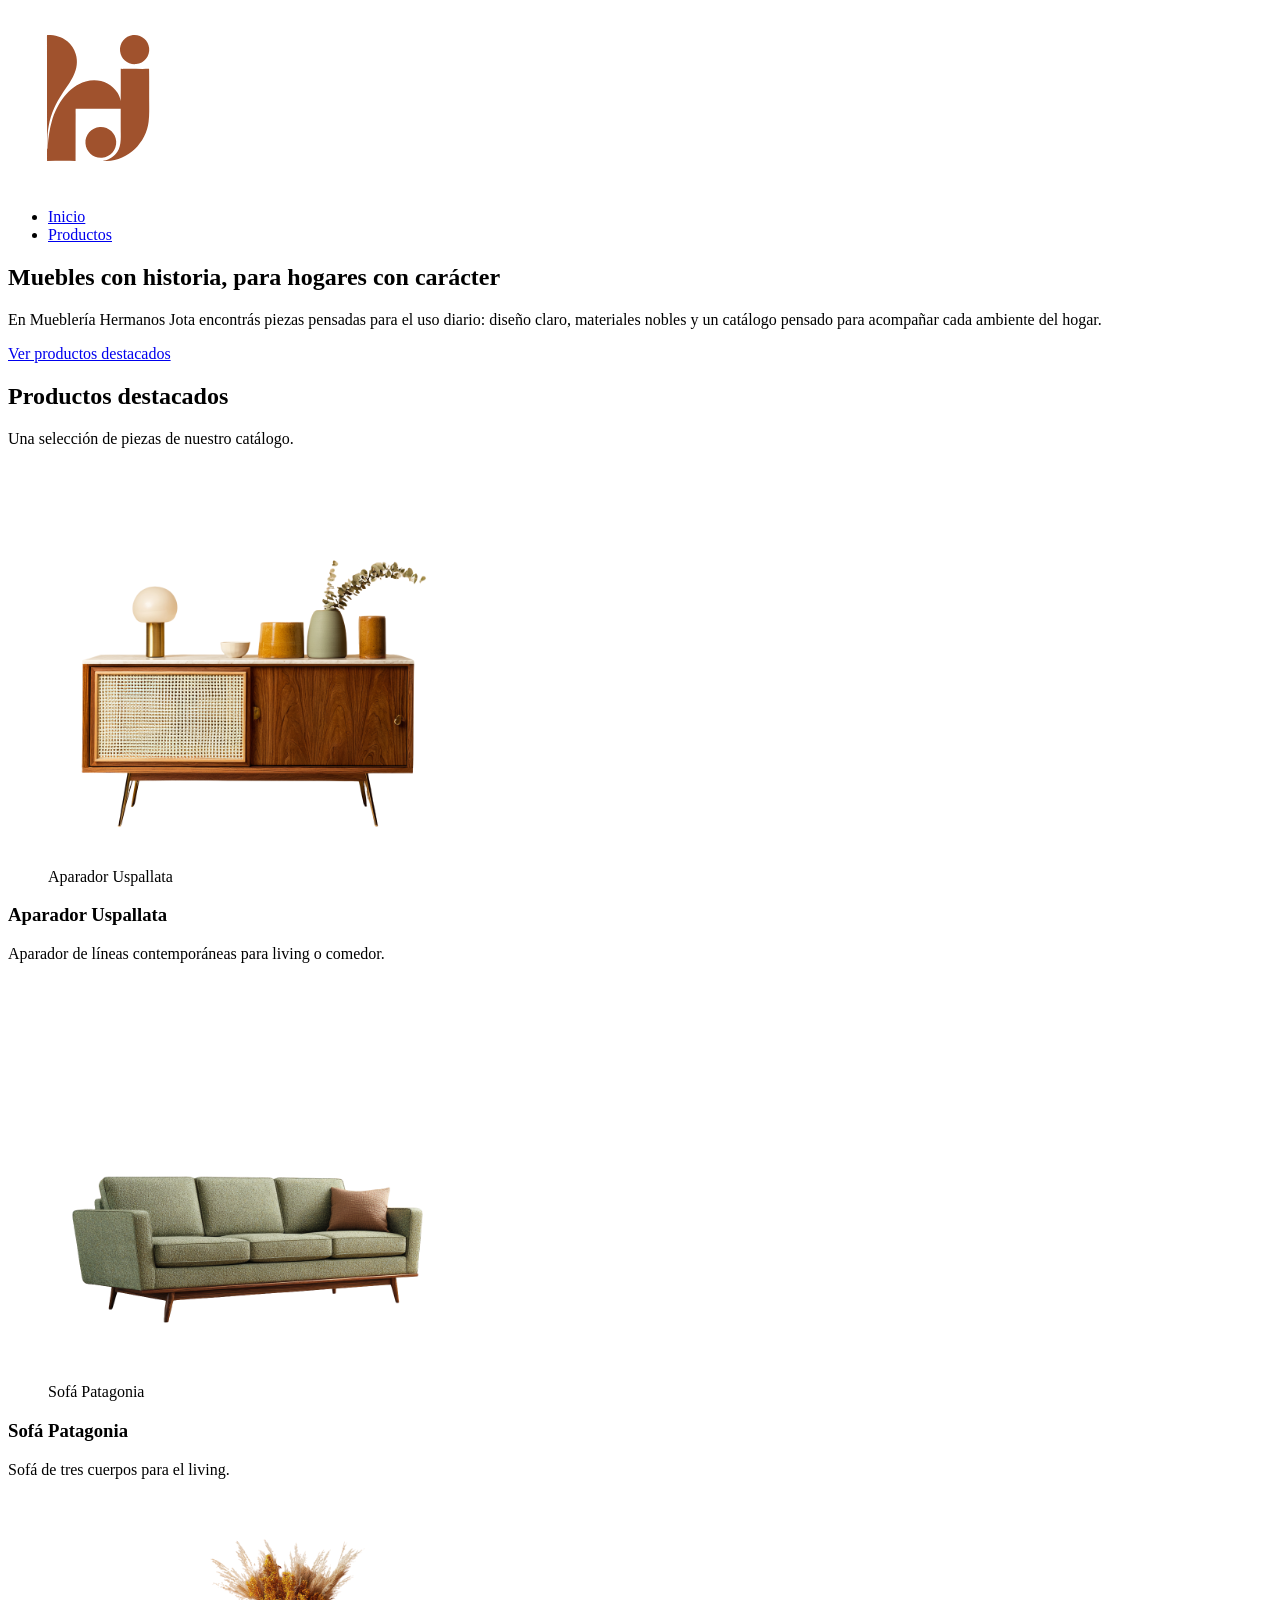
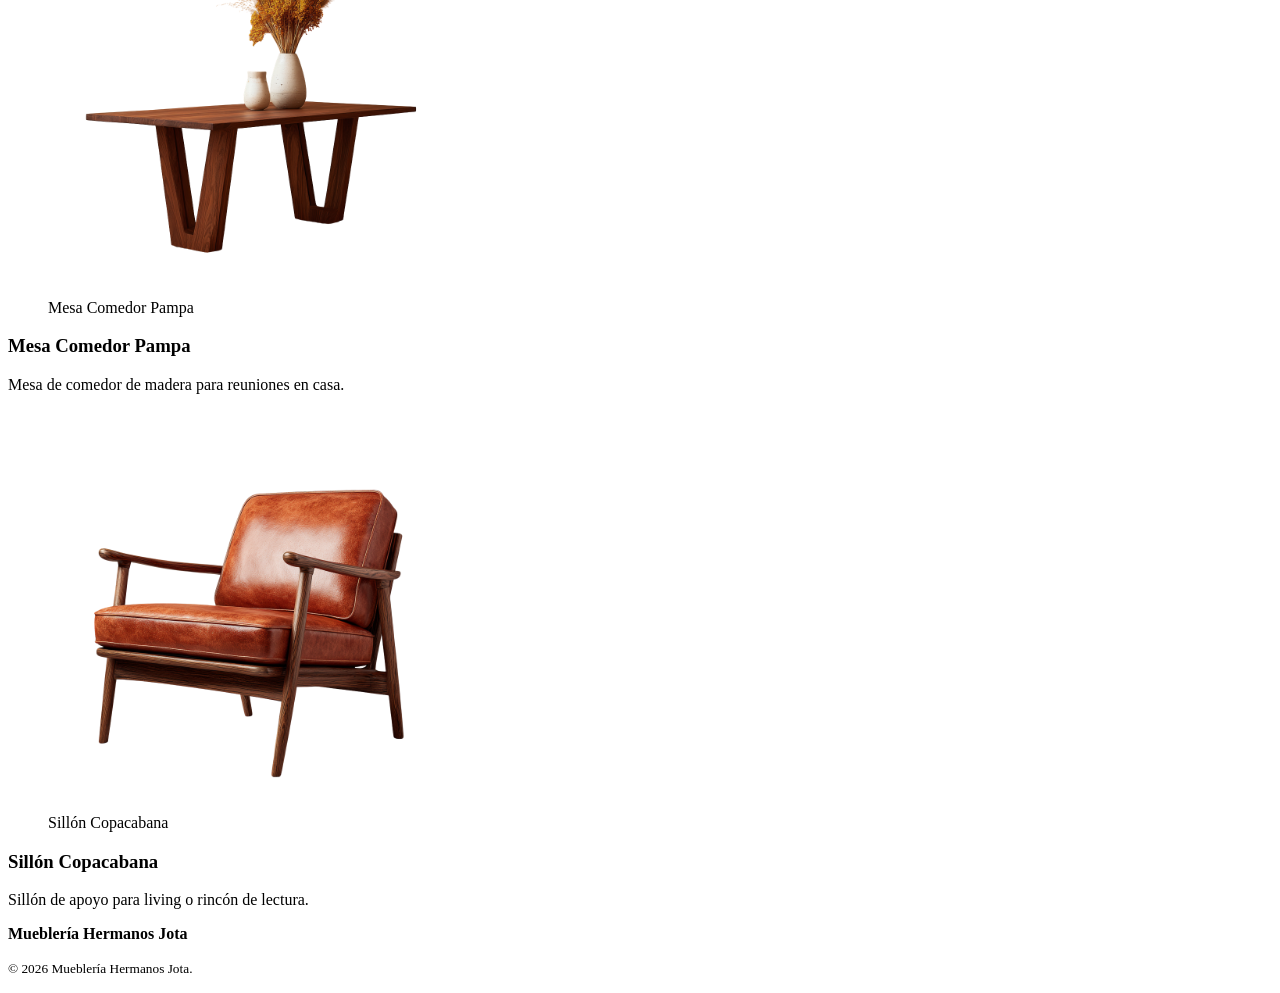
==== index.html @ 6c55437f "feat: add initial homepage structure" ====
<!DOCTYPE html>
<html lang="es">
  <head>
    <meta charset="UTF-8">
    <meta name="viewport" content="width=device-width, initial-scale=1.0">
    <meta name="description" content="Mueblería Hermanos Jota: muebles de diseño para el hogar.">
    <title>Mueblería Hermanos Jota</title>
  </head>
  <body>
    <header>
      <a href="#inicio">
        <img src="imagenes/logo.svg" alt="Mueblería Hermanos Jota" width="180" height="180">
      </a>

      <nav aria-label="Navegación principal">
        <ul>
          <li><a href="#inicio">Inicio</a></li>
          <li><a href="#productos">Productos</a></li>
        </ul>
      </nav>
    </header>

    <main>
      <section id="inicio" aria-labelledby="titulo-hero">
        <h1 id="titulo-hero">Muebles con historia, para hogares con carácter</h1>
        <p>
          En Mueblería Hermanos Jota encontrás piezas pensadas para el uso diario:
          diseño claro, materiales nobles y un catálogo pensado para acompañar
          cada ambiente del hogar.
        </p>
        <p>
          <a href="#productos">Ver productos destacados</a>
        </p>
      </section>

      <section id="productos" aria-labelledby="titulo-productos">
        <h2 id="titulo-productos">Productos destacados</h2>
        <p>Una selección de piezas de nuestro catálogo.</p>

        <article>
          <figure>
            <img
              src="imagenes/Aparador Uspallata.png"
              alt="Aparador Uspallata"
              width="400"
              height="400"
            >
            <figcaption>Aparador Uspallata</figcaption>
          </figure>
          <h3>Aparador Uspallata</h3>
          <p>Aparador de líneas contemporáneas para living o comedor.</p>
        </article>

        <article>
          <figure>
            <img
              src="imagenes/Sofá Patagonia.png"
              alt="Sofá Patagonia"
              width="400"
              height="400"
            >
            <figcaption>Sofá Patagonia</figcaption>
          </figure>
          <h3>Sofá Patagonia</h3>
          <p>Sofá de tres cuerpos para el living.</p>
        </article>

        <article>
          <figure>
            <img
              src="imagenes/Mesa Comedor Pampa.png"
              alt="Mesa Comedor Pampa"
              width="400"
              height="400"
            >
            <figcaption>Mesa Comedor Pampa</figcaption>
          </figure>
          <h3>Mesa Comedor Pampa</h3>
          <p>Mesa de comedor de madera para reuniones en casa.</p>
        </article>

        <article>
          <figure>
            <img
              src="imagenes/Sillón Copacabana.png"
              alt="Sillón Copacabana"
              width="400"
              height="400"
            >
            <figcaption>Sillón Copacabana</figcaption>
          </figure>
          <h3>Sillón Copacabana</h3>
          <p>Sillón de apoyo para living o rincón de lectura.</p>
        </article>
      </section>
    </main>

    <footer>
      <p><strong>Mueblería Hermanos Jota</strong></p>
      <p>
        <small>&copy; 2026 Mueblería Hermanos Jota.</small>
      </p>
    </footer>
  </body>
</html>
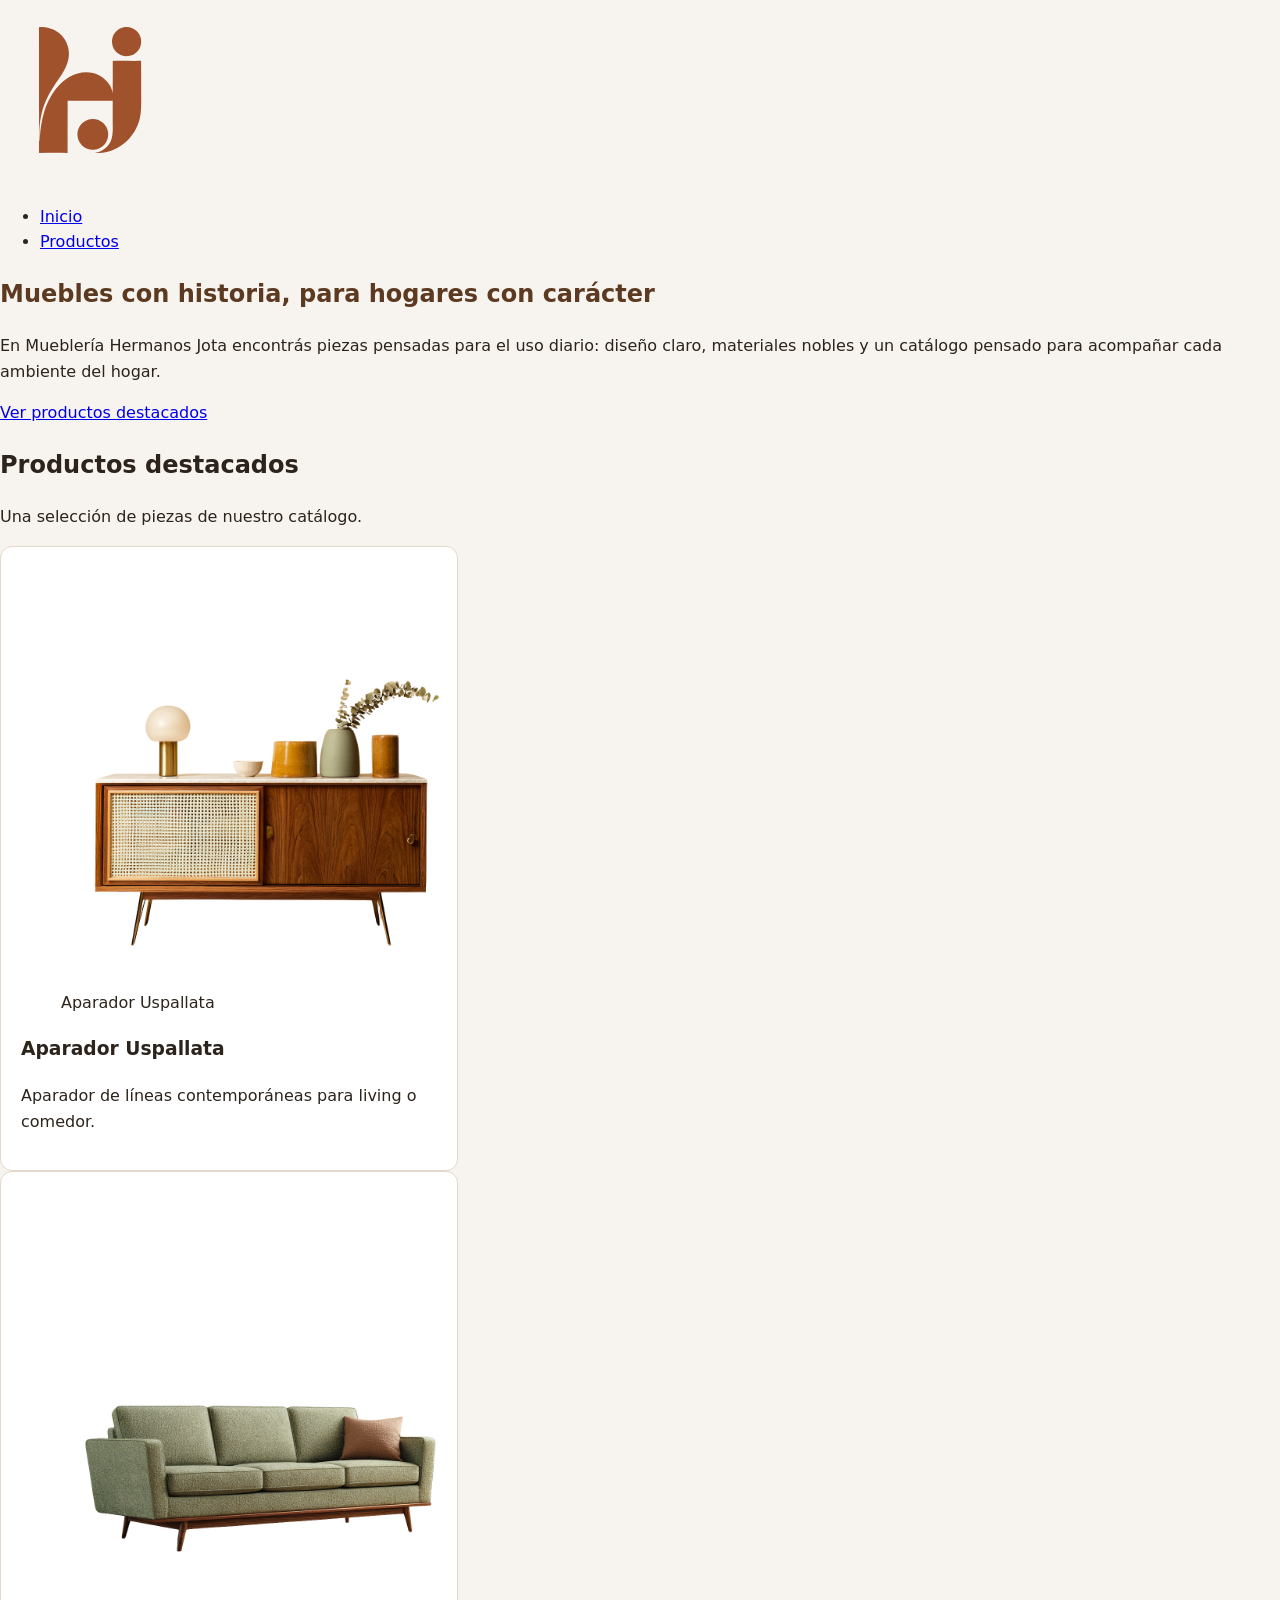
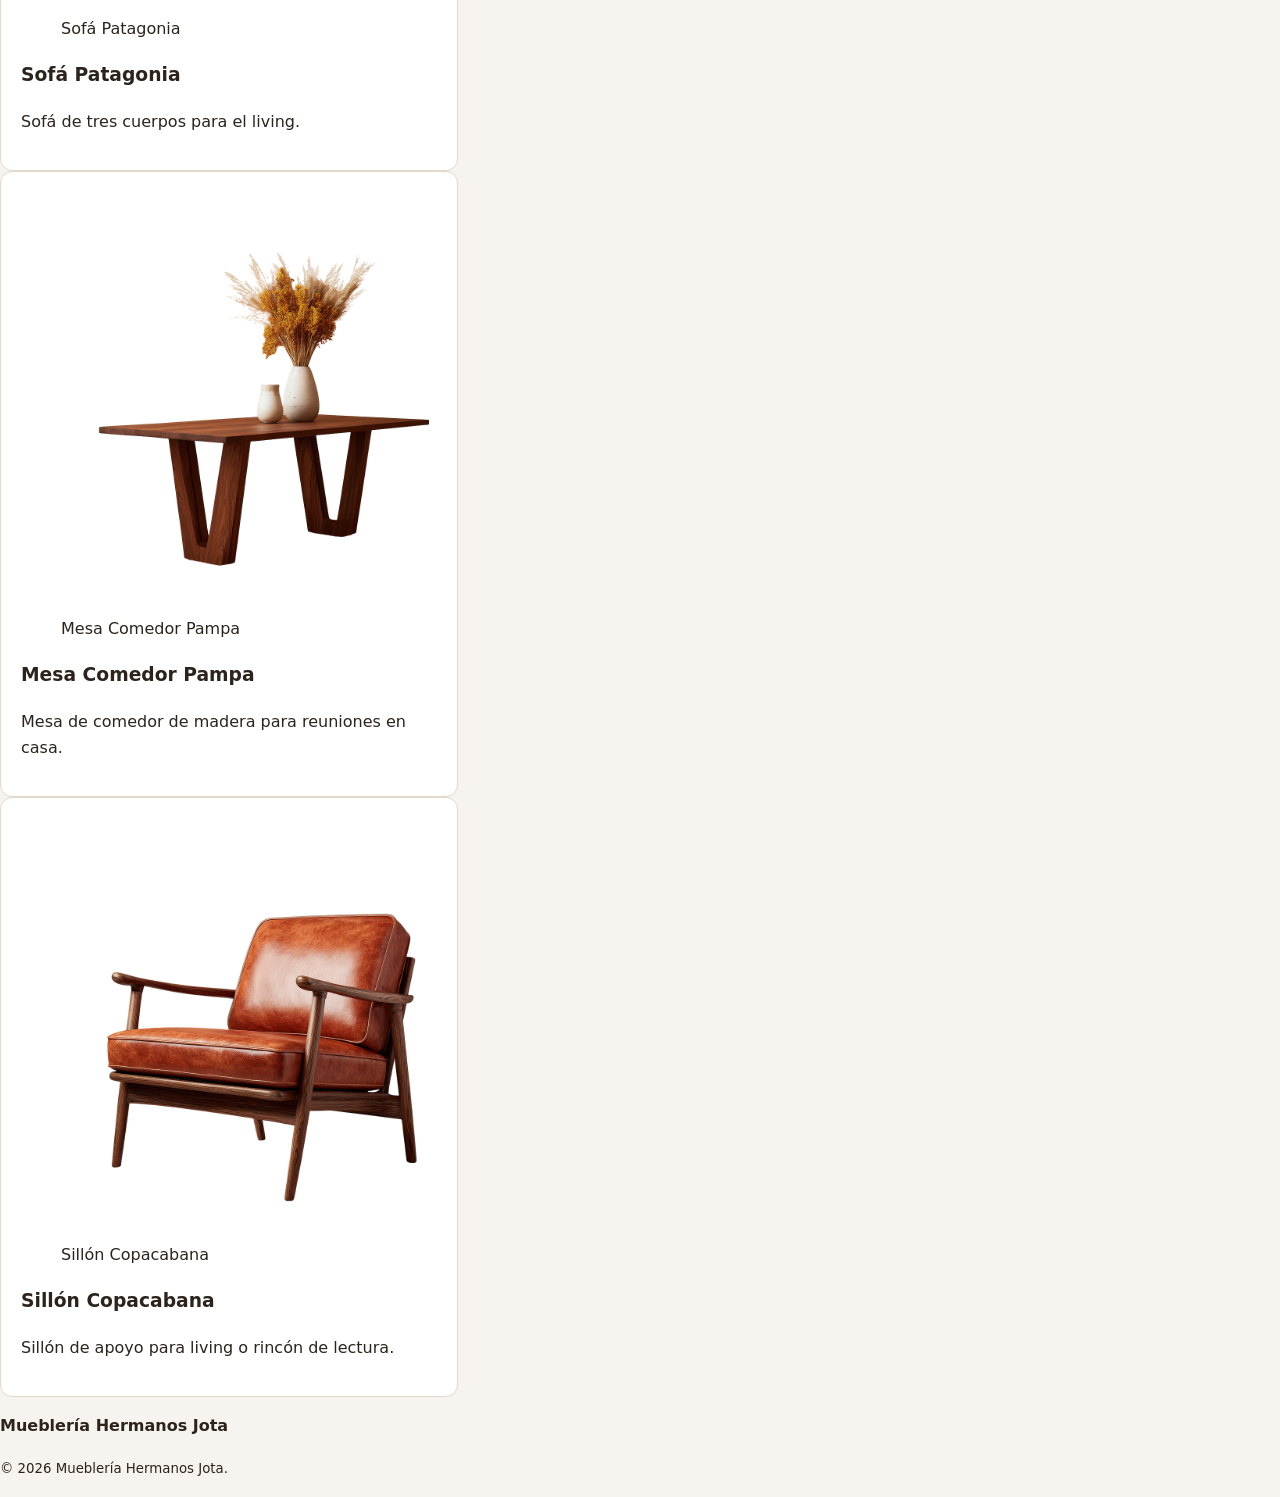
==== commit ec004c35: "feat: add base css styles" ====
--- a/index.html
+++ b/index.html
@@ -1,6 +1,7 @@
 <!DOCTYPE html>
 <html lang="es">
   <head>
+    <link rel="stylesheet" href="style.css">
     <meta charset="UTF-8">
     <meta name="viewport" content="width=device-width, initial-scale=1.0">
     <meta name="description" content="Mueblería Hermanos Jota: muebles de diseño para el hogar.">
@@ -37,7 +38,7 @@
         <h2 id="titulo-productos">Productos destacados</h2>
         <p>Una selección de piezas de nuestro catálogo.</p>
 
-        <article>
+        <article class="tarjeta-mueble">
           <figure>
             <img
               src="imagenes/Aparador Uspallata.png"
@@ -51,7 +52,7 @@
           <p>Aparador de líneas contemporáneas para living o comedor.</p>
         </article>
 
-        <article>
+        <article class="tarjeta-mueble">
           <figure>
             <img
               src="imagenes/Sofá Patagonia.png"
@@ -65,7 +66,7 @@
           <p>Sofá de tres cuerpos para el living.</p>
         </article>
 
-        <article>
+        <article class="tarjeta-mueble">
           <figure>
             <img
               src="imagenes/Mesa Comedor Pampa.png"
@@ -79,7 +80,7 @@
           <p>Mesa de comedor de madera para reuniones en casa.</p>
         </article>
 
-        <article>
+        <article class="tarjeta-mueble">
           <figure>
             <img
               src="imagenes/Sillón Copacabana.png"
--- a/style.css
+++ b/style.css
@@ -0,0 +1,20 @@
+body {
+  margin: 0;
+  font-family: system-ui, "Segoe UI", Roboto, "Helvetica Neue", Arial, sans-serif;
+  font-size: 1rem;
+  line-height: 1.6;
+  color: #2c241c;
+  background-color: #f7f3ee;
+}
+
+h1 {
+  color: #5c3a21;
+}
+
+.tarjeta-mueble {
+  background-color: #ffffff;
+  border: 1px solid #e4d8cc;
+  border-radius: 12px;
+  padding: 1.25rem;
+  max-width: 26rem;
+}
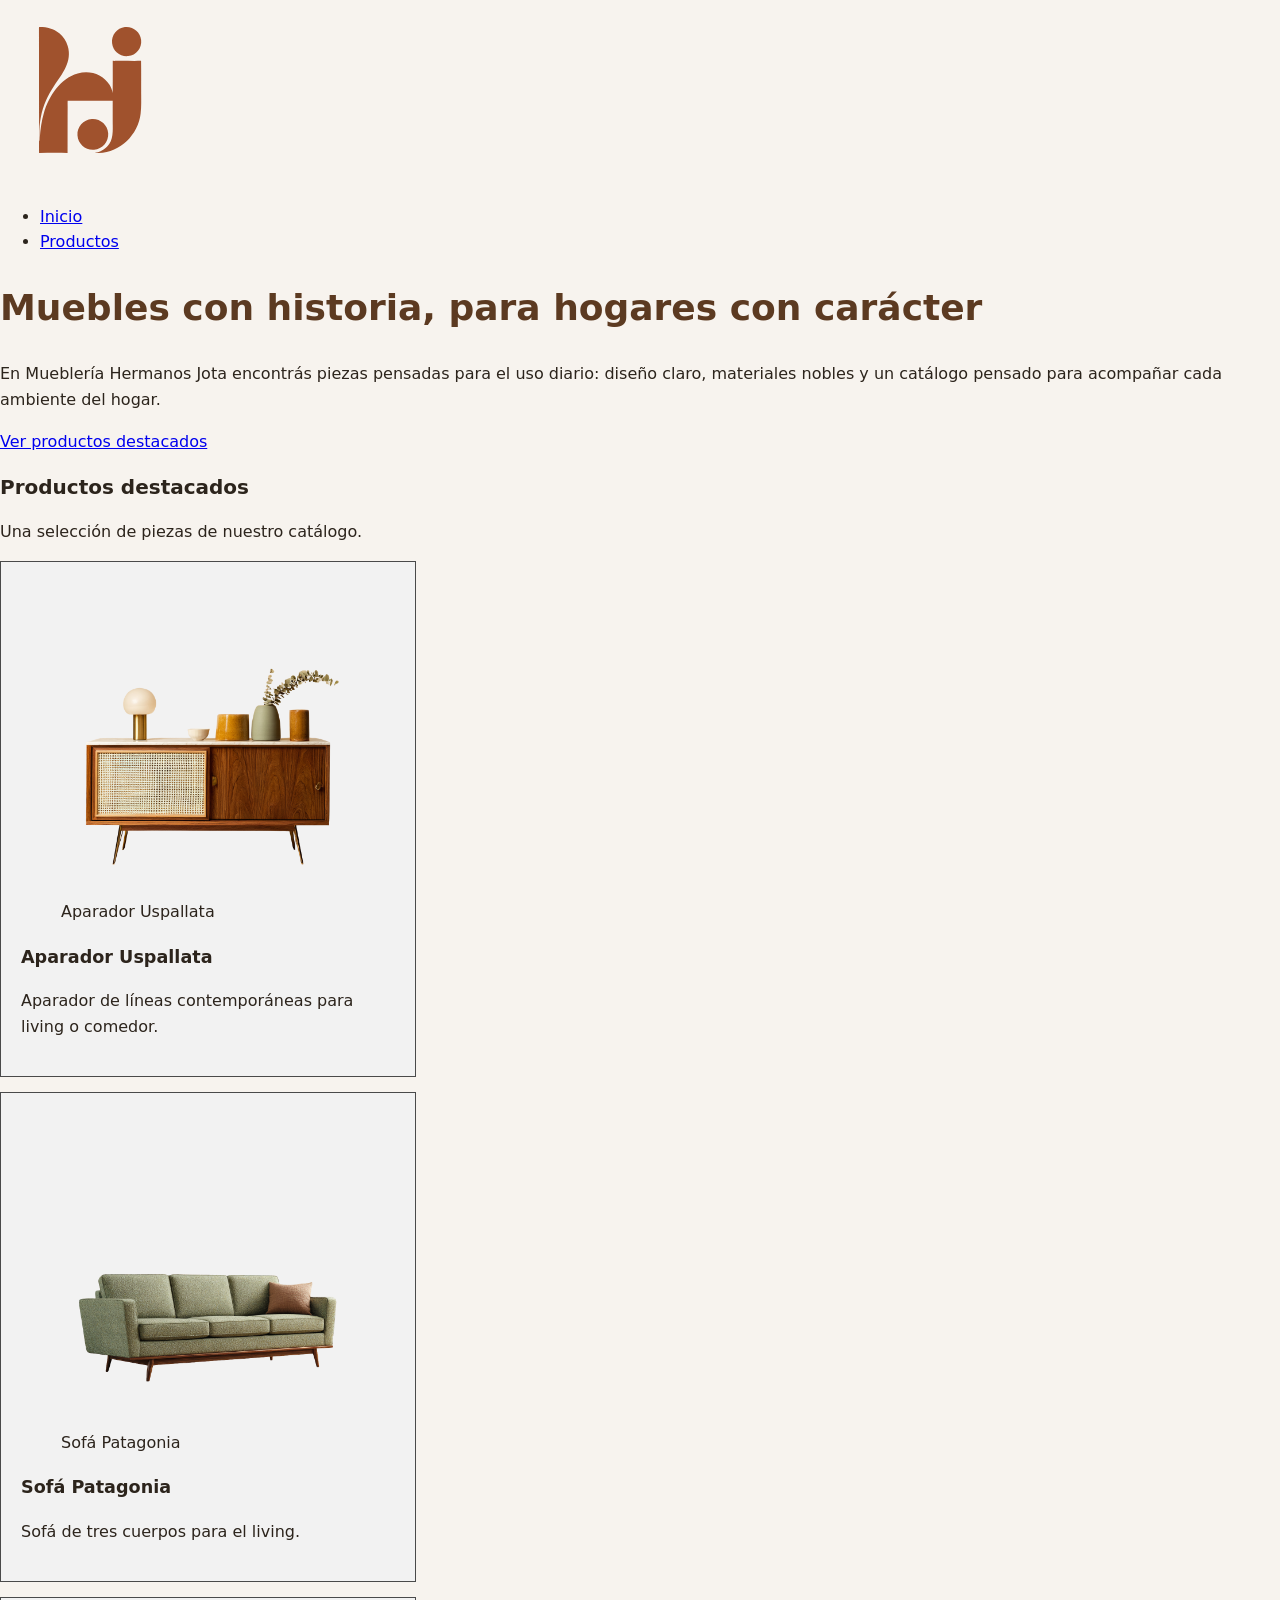
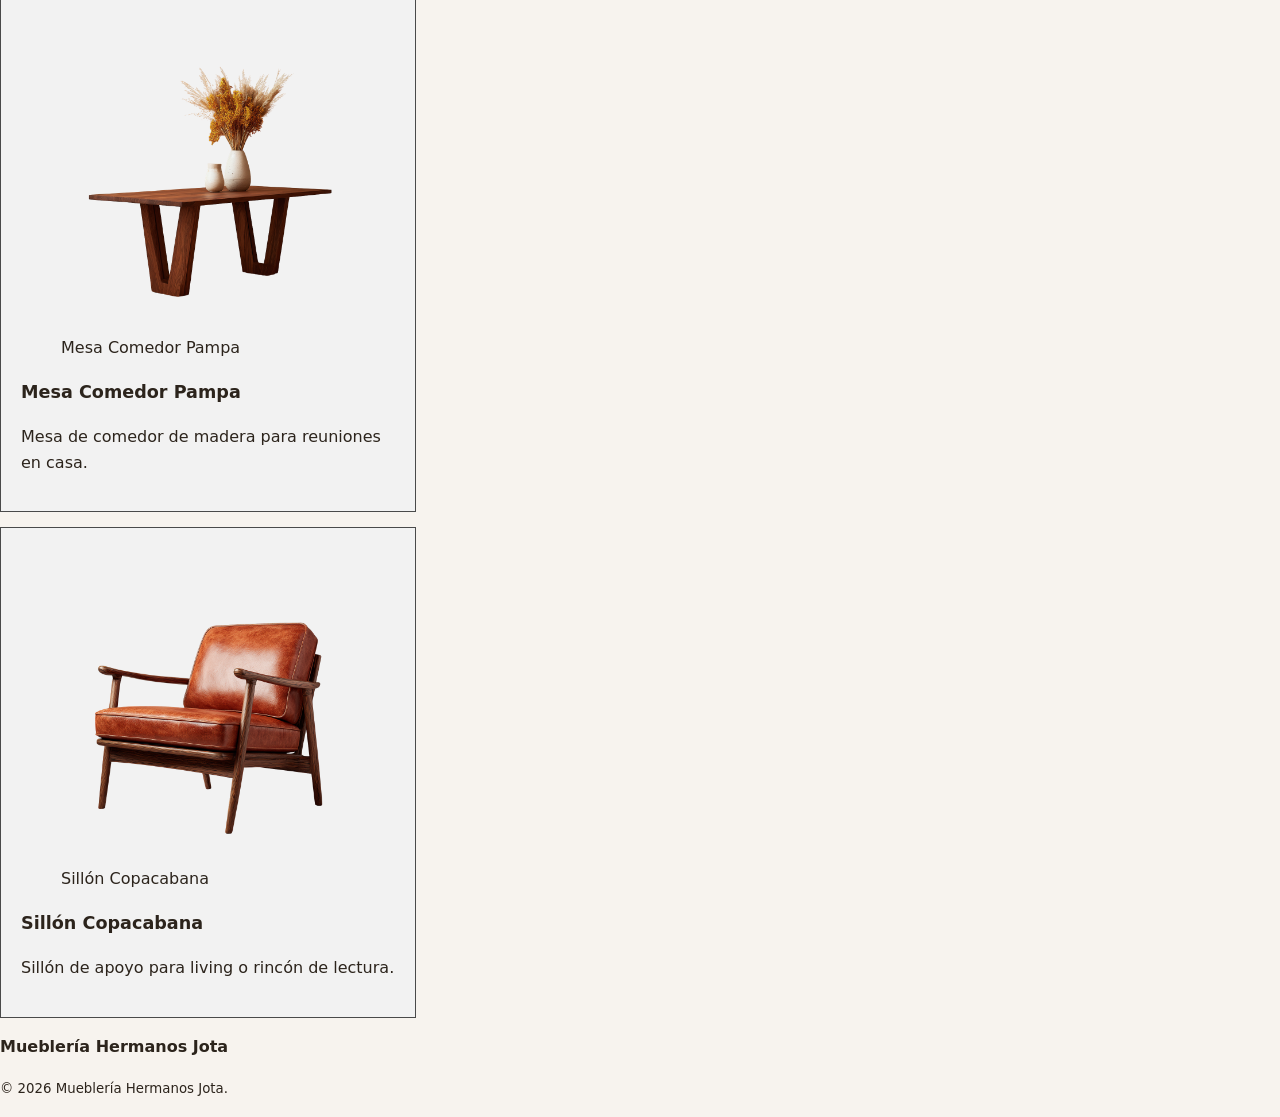
==== commit 68db51a5: "feat: render featured products dynamically" ====
--- a/index.html
+++ b/index.html
@@ -38,61 +38,7 @@
         <h2 id="titulo-productos">Productos destacados</h2>
         <p>Una selección de piezas de nuestro catálogo.</p>
 
-        <article class="tarjeta-mueble">
-          <figure>
-            <img
-              src="imagenes/Aparador Uspallata.png"
-              alt="Aparador Uspallata"
-              width="400"
-              height="400"
-            >
-            <figcaption>Aparador Uspallata</figcaption>
-          </figure>
-          <h3>Aparador Uspallata</h3>
-          <p>Aparador de líneas contemporáneas para living o comedor.</p>
-        </article>
-
-        <article class="tarjeta-mueble">
-          <figure>
-            <img
-              src="imagenes/Sofá Patagonia.png"
-              alt="Sofá Patagonia"
-              width="400"
-              height="400"
-            >
-            <figcaption>Sofá Patagonia</figcaption>
-          </figure>
-          <h3>Sofá Patagonia</h3>
-          <p>Sofá de tres cuerpos para el living.</p>
-        </article>
-
-        <article class="tarjeta-mueble">
-          <figure>
-            <img
-              src="imagenes/Mesa Comedor Pampa.png"
-              alt="Mesa Comedor Pampa"
-              width="400"
-              height="400"
-            >
-            <figcaption>Mesa Comedor Pampa</figcaption>
-          </figure>
-          <h3>Mesa Comedor Pampa</h3>
-          <p>Mesa de comedor de madera para reuniones en casa.</p>
-        </article>
-
-        <article class="tarjeta-mueble">
-          <figure>
-            <img
-              src="imagenes/Sillón Copacabana.png"
-              alt="Sillón Copacabana"
-              width="400"
-              height="400"
-            >
-            <figcaption>Sillón Copacabana</figcaption>
-          </figure>
-          <h3>Sillón Copacabana</h3>
-          <p>Sillón de apoyo para living o rincón de lectura.</p>
-        </article>
+        <div id="contenedor-productos"></div>
       </section>
     </main>
 
@@ -102,5 +48,6 @@
         <small>&copy; 2026 Mueblería Hermanos Jota.</small>
       </p>
     </footer>
+    <script src="app.js"></script>
   </body>
 </html>
--- a/style.css
+++ b/style.css
@@ -7,14 +7,40 @@
   background-color: #f7f3ee;
 }
 
+img {
+  max-width: 100%;
+  height: auto;
+}
+
 h1 {
   color: #5c3a21;
+  font-size: 1.5rem;
+  line-height: 1.25;
+}
+
+h2 {
+  font-size: 1.25rem;
+}
+
+h3 {
+  font-size: 1.1rem;
 }
 
 .tarjeta-mueble {
-  background-color: #ffffff;
-  border: 1px solid #e4d8cc;
-  border-radius: 12px;
-  padding: 1.25rem;
+  box-sizing: border-box;
+  background-color: #f2f2f2;
+  border: 1px solid #4a4a4a;
+  padding: 20px;
+  margin: 15px;
+  width: 100%;
+  margin-left: 0;
+  margin-right: 0;
   max-width: 26rem;
 }
+
+@media (min-width: 768px) {
+  h1 {
+    font-size: 2.25rem;
+    line-height: 1.3;
+  }
+}
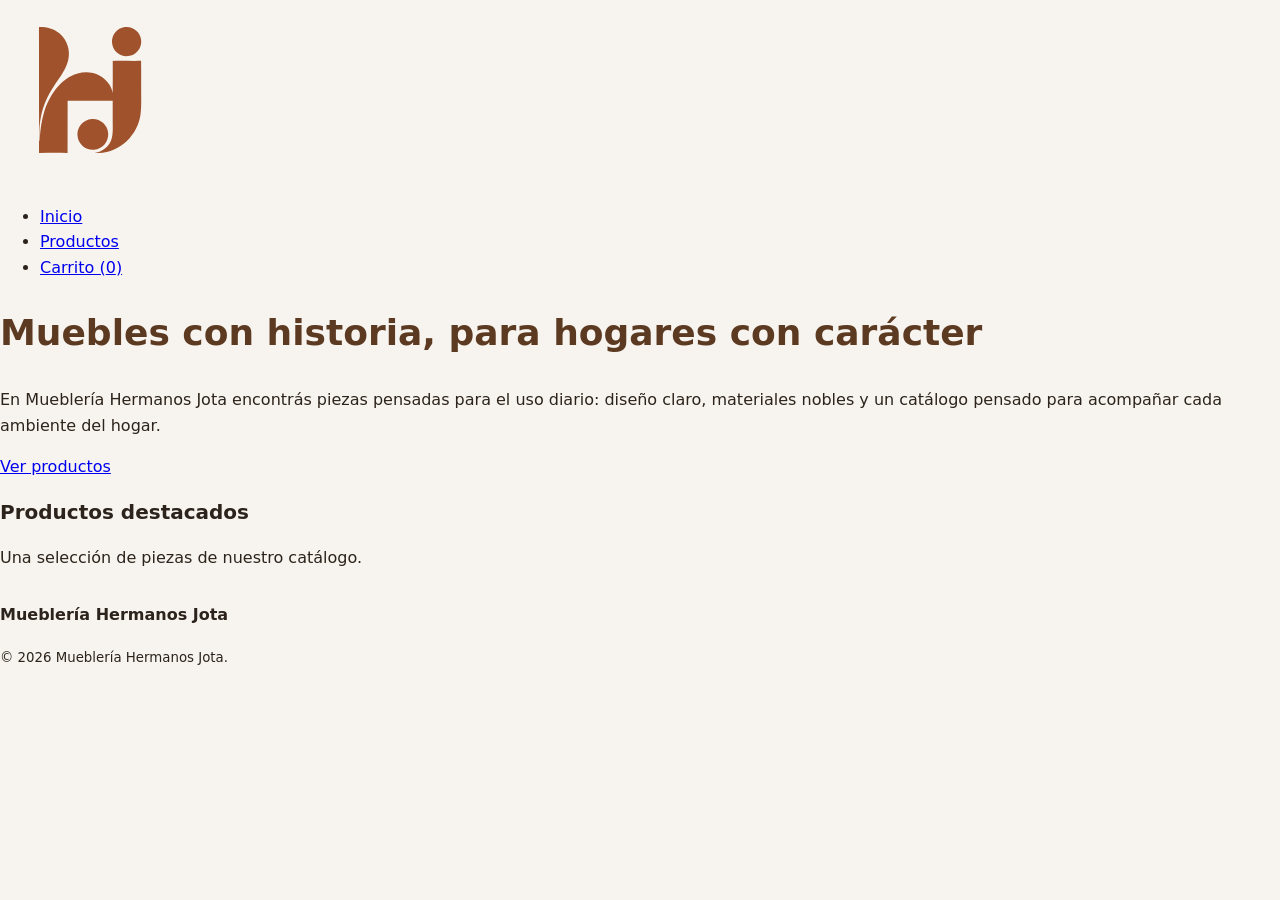
==== commit 111cb0c5: "feat: add simulated shopping cart" ====
--- a/index.html
+++ b/index.html
@@ -16,7 +16,10 @@
       <nav aria-label="Navegación principal">
         <ul>
           <li><a href="#inicio">Inicio</a></li>
-          <li><a href="#productos">Productos</a></li>
+          <li><a href="productos.html">Productos</a></li>
+          <li>
+            <a href="#">Carrito (<span id="contador-carrito">0</span>)</a>
+          </li>
         </ul>
       </nav>
     </header>
@@ -30,7 +33,7 @@
           cada ambiente del hogar.
         </p>
         <p>
-          <a href="#productos">Ver productos destacados</a>
+            <a href="productos.html">Ver productos</a>
         </p>
       </section>
 
--- a/style.css
+++ b/style.css
@@ -44,3 +44,10 @@
     line-height: 1.3;
   }
 }
+
+#contenedor-productos,
+#catalogo-productos {
+  display: flex;
+  flex-wrap: wrap;
+  gap: 20px;
+}
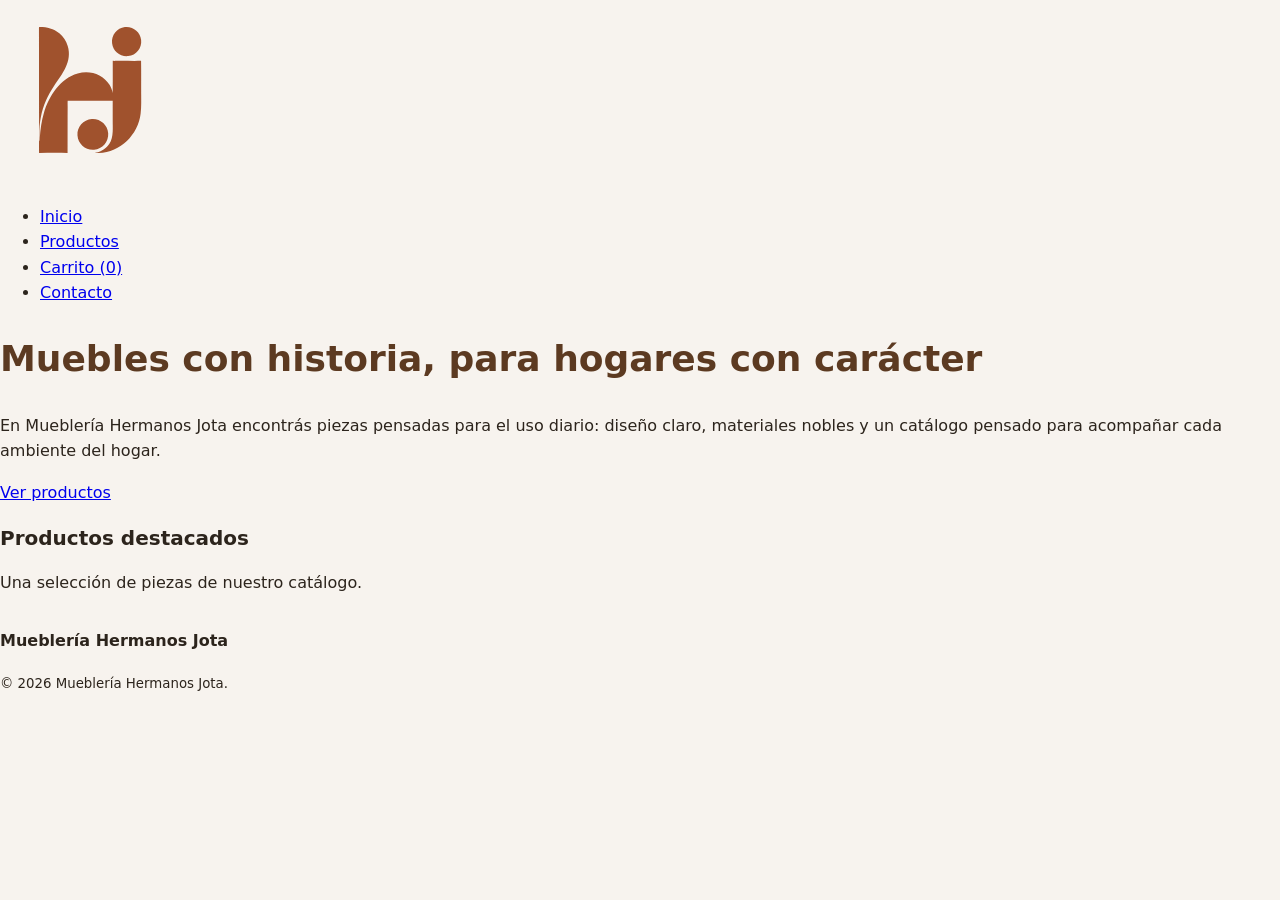
==== commit 59534a2d: "feat: add contact navigation" ====
--- a/index.html
+++ b/index.html
@@ -20,6 +20,7 @@
           <li>
             <a href="#">Carrito (<span id="contador-carrito">0</span>)</a>
           </li>
+          <li><a href="contacto.html">Contacto</a></li>
         </ul>
       </nav>
     </header>
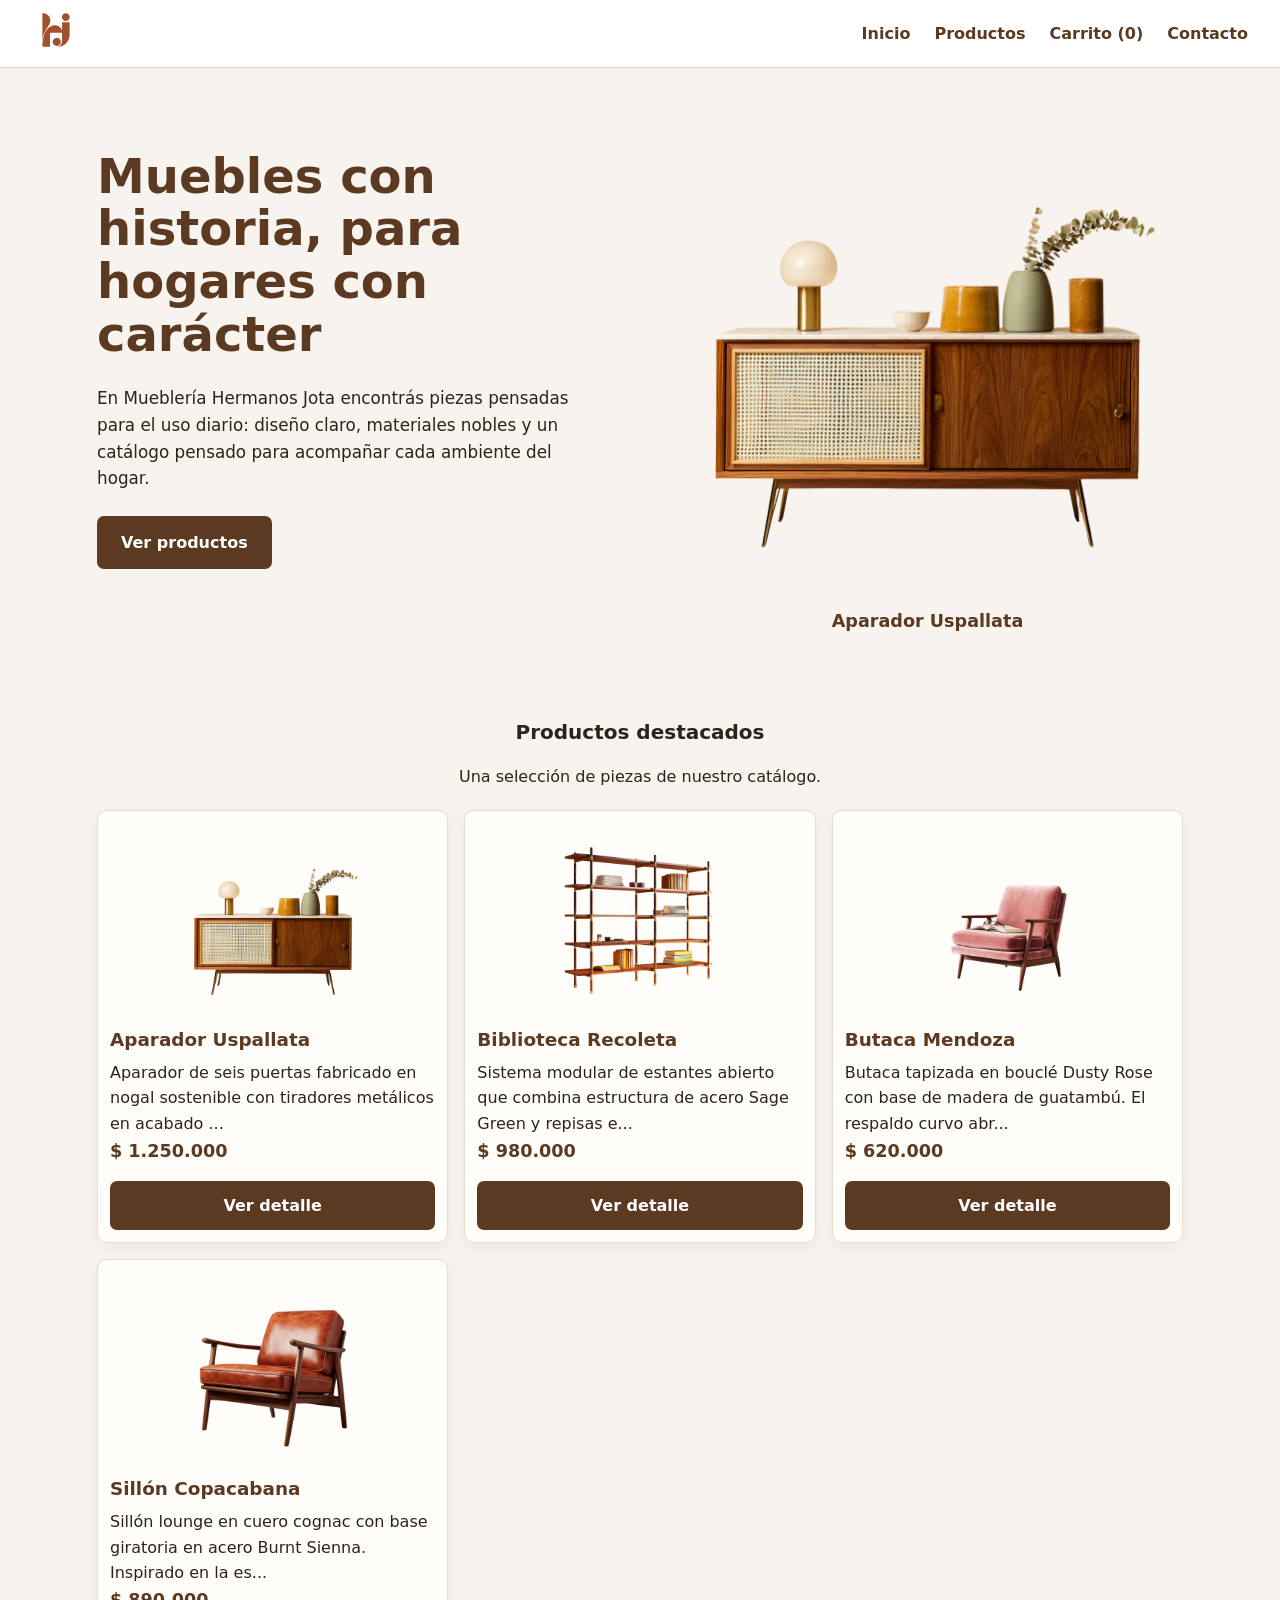
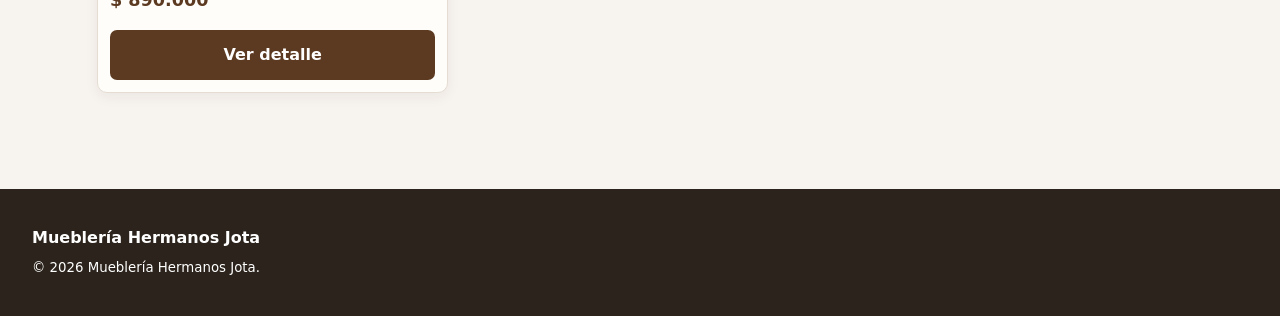
==== commit 266ae982: "feat: improve site design and user experience" ====
--- a/index.html
+++ b/index.html
@@ -27,15 +27,30 @@
 
     <main>
       <section id="inicio" aria-labelledby="titulo-hero">
-        <h1 id="titulo-hero">Muebles con historia, para hogares con carácter</h1>
-        <p>
-          En Mueblería Hermanos Jota encontrás piezas pensadas para el uso diario:
-          diseño claro, materiales nobles y un catálogo pensado para acompañar
-          cada ambiente del hogar.
-        </p>
-        <p>
-            <a href="productos.html">Ver productos</a>
-        </p>
+        <div class="hero-contenido">
+          <h1 id="titulo-hero">Muebles con historia, para hogares con carácter</h1>
+      
+          <p>
+            En Mueblería Hermanos Jota encontrás piezas pensadas para el uso diario:
+            diseño claro, materiales nobles y un catálogo pensado para acompañar
+            cada ambiente del hogar.
+          </p>
+      
+          <a href="productos.html">Ver productos</a>
+        </div>
+      
+        <div class="hero-carrusel" aria-label="Productos destacados">
+          <figure>
+            <img
+              id="imagen-hero"
+              src="imagenes/Aparador Uspallata.png"
+              alt="Aparador Uspallata"
+              width="600"
+              height="600"
+            >
+            <figcaption id="nombre-hero">Aparador Uspallata</figcaption>
+          </figure>
+        </div>
       </section>
 
       <section id="productos" aria-labelledby="titulo-productos">
--- a/style.css
+++ b/style.css
@@ -26,24 +26,181 @@
   font-size: 1.1rem;
 }
 
-.tarjeta-mueble {
+/* Header y navegación */
+
+header {
+  display: flex;
+  align-items: center;
+  justify-content: space-between;
+  padding: 0.35rem 2rem;
+  background-color: #ffffff;
+  border-bottom: 1px solid #ddd4ca;
+}
+
+header img {
+  width: 48px;
+  height: 48px;
+}
+
+nav ul {
+  display: flex;
+  flex-wrap: wrap;
+  gap: 1.5rem;
+  margin: 0;
+  padding: 0;
+  list-style: none;
+}
+
+nav a {
+  color: #5c3a21;
+  text-decoration: none;
+  font-weight: 600;
+}
+
+nav a:hover {
+  text-decoration: underline;
+}
+
+/* Contenido general */
+
+main {
+  min-height: 70vh;
+}
+
+main > section {
   box-sizing: border-box;
-  background-color: #f2f2f2;
-  border: 1px solid #4a4a4a;
-  padding: 20px;
-  margin: 15px;
-  width: 100%;
-  margin-left: 0;
-  margin-right: 0;
-  max-width: 26rem;
-}
-
-@media (min-width: 768px) {
-  h1 {
-    font-size: 2.25rem;
-    line-height: 1.3;
-  }
-}
+  max-width: 1150px;
+  margin: 0 auto;
+  padding: 1rem 1.5rem 3rem;
+}
+
+/* Página de inicio */
+
+#inicio {
+  display: flex;
+  flex-direction: column;
+  align-items: center;
+  gap: 2rem;
+}
+
+.hero-contenido {
+  flex: 1;
+  width: 100%;
+}
+
+#inicio h1 {
+  margin: 0 0 1.5rem;
+  max-width: 650px;
+  font-size: 2.2rem;
+  line-height: 1.1;
+}
+
+#inicio p {
+  max-width: 600px;
+  margin: 0 0 1.5rem;
+  font-size: 1.05rem;
+}
+
+#inicio a {
+  display: inline-block;
+  padding: 0.85rem 1.5rem;
+  border-radius: 7px;
+  background-color: #5c3a21;
+  color: #ffffff;
+  text-decoration: none;
+  font-weight: 600;
+}
+
+#inicio a:hover {
+  opacity: 0.9;
+}
+
+/* Carrusel del hero */
+
+.hero-carrusel {
+  flex: 1;
+  width: 100%;
+  margin: 0;
+  text-align: center;
+}
+
+.hero-carrusel figure {
+  margin: 0;
+}
+
+.hero-carrusel img {
+  display: block;
+  width: 100%;
+  max-width: 550px;
+  height: auto;
+  margin: 0 auto;
+  transition: opacity 0.5s ease;
+}
+
+.hero-carrusel figcaption {
+  margin-top: 0.75rem;
+  color: #5c3a21;
+  font-weight: 600;
+  font-size: 1.1rem;
+  transition: opacity 0.5s ease;
+}
+
+/* Catálogo de productos */
+
+section:has(#catalogo-productos) {
+  padding-top: 1rem;
+}
+
+section:has(#catalogo-productos) > h1 {
+  margin: 0 0 0.15rem;
+  font-size: 1.7rem;
+  line-height: 1.2;
+}
+
+section:has(#catalogo-productos) > p {
+  margin: 0 0 0.75rem;
+  font-size: 0.85rem;
+}
+
+/* Buscador de productos */
+
+#formulario-busqueda {
+  display: flex;
+  flex-direction: column;
+  gap: 0.3rem;
+  width: 100%;
+  max-width: 400px;
+  margin: 0;
+}
+
+#formulario-busqueda label {
+  color: #5c3a21;
+  font-weight: 600;
+}
+
+#busqueda-productos {
+  box-sizing: border-box;
+  width: 100%;
+  padding: 0.3rem 0.8rem;
+  border: 1px solid #d8cec3;
+  border-radius: 8px;
+  background-color: #ffffff;
+  color: #2c241c;
+  font: inherit;
+  outline: none;
+  transition: border-color 0.2s ease, box-shadow 0.2s ease;
+}
+
+#busqueda-productos::placeholder {
+  color: #8b8178;
+}
+
+#busqueda-productos:focus {
+  border-color: #5c3a21;
+  box-shadow: 0 0 0 3px rgba(92, 58, 33, 0.12);
+}
+
+/* Tarjetas de productos */
 
 #contenedor-productos,
 #catalogo-productos {
@@ -51,3 +208,413 @@
   flex-wrap: wrap;
   gap: 20px;
 }
+
+#catalogo-productos {
+  margin-top: 1rem;
+}
+
+.tarjeta-mueble {
+  box-sizing: border-box;
+  background-color: #fffdf9;
+  border: 1px solid #e5ddd4;
+  border-radius: 10px;
+  padding: 12px;
+  margin: 0;
+  width: 100%;
+  max-width: 26rem;
+  box-shadow: 0 4px 14px rgba(44, 36, 28, 0.06);
+}
+
+.tarjeta-mueble figure {
+  margin: 0 0 0.75rem;
+}
+
+.tarjeta-mueble img {
+  display: block;
+  width: 100%;
+  height: 190px;
+  object-fit: contain;
+  border-radius: 7px;
+}
+
+.tarjeta-mueble h3 {
+  margin: 0 0 0.35rem;
+  color: #5c3a21;
+  font-size: 1.15rem;
+}
+
+.tarjeta-mueble p {
+  margin: 0;
+}
+
+.precio-tarjeta {
+  margin: 0.75rem 0 0;
+  color: #5c3a21;
+  font-size: 1.1rem;
+  font-weight: 700;
+}
+
+.boton-detalle {
+  display: block;
+  width: 100%;
+  box-sizing: border-box;
+  padding: 0.75rem 1rem;
+  margin-top: 1rem;
+  border-radius: 7px;
+  background-color: #5c3a21;
+  color: #ffffff;
+  text-align: center;
+  text-decoration: none;
+  font-weight: 600;
+  transition: opacity 0.2s ease, transform 0.2s ease;
+}
+
+.boton-detalle:hover {
+  opacity: 0.9;
+  transform: translateY(-1px);
+}
+
+.boton-detalle:focus-visible {
+  outline: 3px solid rgba(92, 58, 33, 0.3);
+  outline-offset: 2px;
+}
+
+/* Productos destacados - solo Inicio */
+
+#productos > h2,
+#productos > p {
+  text-align: center;
+}
+
+#contenedor-productos {
+  margin-top: 1.25rem;
+}
+
+/* Detalle del producto */
+
+#detalle-producto {
+  box-sizing: border-box;
+  max-width: 1100px;
+  margin: 2rem auto;
+  padding: 2rem 1.5rem;
+  background-color: #fffdf9;
+  border: 1px solid #e5ddd4;
+  border-radius: 16px;
+  box-shadow: 0 10px 30px rgba(44, 36, 28, 0.08);
+}
+
+#detalle-producto > h1 {
+  margin-top: 0;
+  margin-bottom: 1.5rem;
+}
+
+#detalle-producto figure {
+  margin: 0 0 1.5rem;
+}
+
+#imagen-producto {
+  display: block;
+  width: 100%;
+  max-width: 600px;
+  height: auto;
+  margin: 0 auto;
+}
+
+#detalle-producto section {
+  margin-top: 2rem;
+}
+
+#detalle-producto dl {
+  display: grid;
+  grid-template-columns: auto 1fr;
+  gap: 0.5rem 1.25rem;
+}
+
+#detalle-producto dt {
+  font-weight: 700;
+  color: #5c3a21;
+}
+
+#detalle-producto dd {
+  margin: 0;
+}
+
+#precio-producto {
+  font-size: 1.5rem;
+  font-weight: 700;
+  color: #5c3a21;
+}
+
+#boton-anadir-carrito {
+  width: 100%;
+  padding: 0.85rem 1.2rem;
+  border: none;
+  border-radius: 7px;
+  background-color: #5c3a21;
+  color: #ffffff;
+  font-size: 1rem;
+  font-weight: 600;
+  cursor: pointer;
+}
+
+#boton-anadir-carrito:hover {
+  opacity: 0.9;
+}
+
+/* Página de contacto */
+
+.seccion-contacto {
+  display: grid;
+  gap: 2.5rem;
+  align-items: center;
+  padding-top: 2.5rem;
+}
+
+.contacto-contenido {
+  width: 100%;
+}
+
+.contacto-contenido h1 {
+  margin: 0 0 0.5rem;
+  color: #5c3a21;
+  font-size: 2.5rem;
+  line-height: 1.2;
+}
+
+.contacto-introduccion {
+  max-width: 650px;
+  margin: 0 0 2rem;
+  font-size: 1.05rem;
+  color: #4a4038;
+}
+
+#formulario-contacto {
+  display: flex;
+  flex-direction: column;
+  gap: 1.25rem;
+  max-width: 700px;
+}
+
+.campo-contacto {
+  display: flex;
+  flex-direction: column;
+  gap: 0.4rem;
+}
+
+.campo-contacto label {
+  color: #2c241c;
+  font-weight: 600;
+}
+
+.campo-contacto input,
+.campo-contacto textarea {
+  box-sizing: border-box;
+  width: 100%;
+  padding: 0.8rem 1rem;
+  border: 1px solid #d8cec3;
+  border-radius: 8px;
+  background-color: #ffffff;
+  color: #2c241c;
+  font: inherit;
+  outline: none;
+  transition: border-color 0.2s ease, box-shadow 0.2s ease;
+}
+
+.campo-contacto textarea {
+  min-height: 150px;
+  resize: vertical;
+}
+
+.campo-contacto input::placeholder,
+.campo-contacto textarea::placeholder {
+  color: #8b8178;
+}
+
+.campo-contacto input:focus,
+.campo-contacto textarea:focus {
+  border-color: #5c3a21;
+  box-shadow: 0 0 0 3px rgba(92, 58, 33, 0.12);
+}
+
+#formulario-contacto button {
+  width: 100%;
+  padding: 0.85rem 1.2rem;
+  border: none;
+  border-radius: 7px;
+  background-color: #5c3a21;
+  color: #ffffff;
+  font: inherit;
+  font-weight: 600;
+  cursor: pointer;
+  transition: opacity 0.2s ease, transform 0.2s ease;
+}
+
+#formulario-contacto button:hover {
+  opacity: 0.9;
+  transform: translateY(-1px);
+}
+
+#formulario-contacto button:focus-visible {
+  outline: 3px solid rgba(92, 58, 33, 0.3);
+  outline-offset: 2px;
+}
+
+#mensaje-exito {
+  margin-top: 1rem;
+  color: #5c3a21;
+  font-weight: 600;
+}
+
+.contacto-imagen {
+  width: 100%;
+}
+
+.contacto-imagen img {
+  display: block;
+  width: 100%;
+  max-height: 500px;
+  object-fit: cover;
+  border-radius: 14px;
+  box-shadow: 0 8px 24px rgba(44, 36, 28, 0.1);
+}
+
+/* Footer */
+
+footer {
+  padding: 2rem;
+  margin-top: 3rem;
+  background-color: #2c241c;
+  color: #ffffff;
+}
+
+footer p {
+  margin: 0.25rem 0;
+}
+
+/* Pantallas grandes */
+
+@media (min-width: 768px) {
+  h1 {
+    font-size: 2.25rem;
+    line-height: 1.3;
+  }
+
+  main > section {
+    padding: 1rem 2rem 3rem;
+  }
+
+  /* Catálogo */
+
+  section:has(#catalogo-productos) {
+    padding-top: 1rem;
+  }
+
+  #catalogo-productos {
+    display: grid;
+    grid-template-columns: repeat(3, 1fr);
+    gap: 20px;
+  }
+
+  #catalogo-productos .tarjeta-mueble {
+    max-width: none;
+  }
+
+  /* Productos destacados */
+
+  #contenedor-productos {
+    display: grid;
+    grid-template-columns: repeat(3, 1fr);
+    gap: 16px;
+  }
+
+  #contenedor-productos .tarjeta-mueble {
+    max-width: none;
+  }
+
+  /* Hero */
+
+  #inicio {
+    flex-direction: row;
+    align-items: center;
+    gap: 4rem;
+  }
+
+  .hero-contenido {
+    width: auto;
+  }
+
+  #inicio h1 {
+    font-size: 3rem;
+  }
+
+  .hero-carrusel {
+    width: auto;
+  }
+
+  /* Contacto */
+
+  .seccion-contacto {
+    grid-template-columns: minmax(0, 1.2fr) minmax(320px, 0.8fr);
+    gap: 4rem;
+    padding-top: 3rem;
+    padding-bottom: 4rem;
+  }
+
+  .contacto-contenido h1 {
+    font-size: 3.2rem;
+  }
+
+  .contacto-imagen img {
+    height: 500px;
+  }
+
+  /* Detalle del producto */
+
+  #detalle-producto {
+    margin: 3rem auto;
+    padding: 2.5rem;
+    display: grid;
+    grid-template-columns: 1fr 1fr;
+    grid-template-areas:
+      "titulo titulo"
+      "imagen descripcion"
+      "imagen detalles"
+      "imagen precio"
+      "imagen boton";
+    gap: 1rem 3rem;
+    align-items: start;
+  }
+
+  #detalle-producto > h1 {
+    grid-area: titulo;
+    margin-bottom: 1rem;
+  }
+
+  #detalle-producto figure {
+    grid-area: imagen;
+    margin: -2rem 0 0;
+  }
+
+  #detalle-producto > p#descripcion-producto {
+    grid-area: descripcion;
+    margin: 0;
+  }
+
+  #detalle-producto > section {
+    grid-area: detalles;
+    margin-top: 0;
+  }
+
+  #detalle-producto > p:not(#descripcion-producto) {
+    grid-area: precio;
+    margin: 0;
+  }
+
+  #detalle-producto > button {
+    grid-area: boton;
+  }
+
+  #boton-anadir-carrito {
+    width: 100%;
+  }
+}
